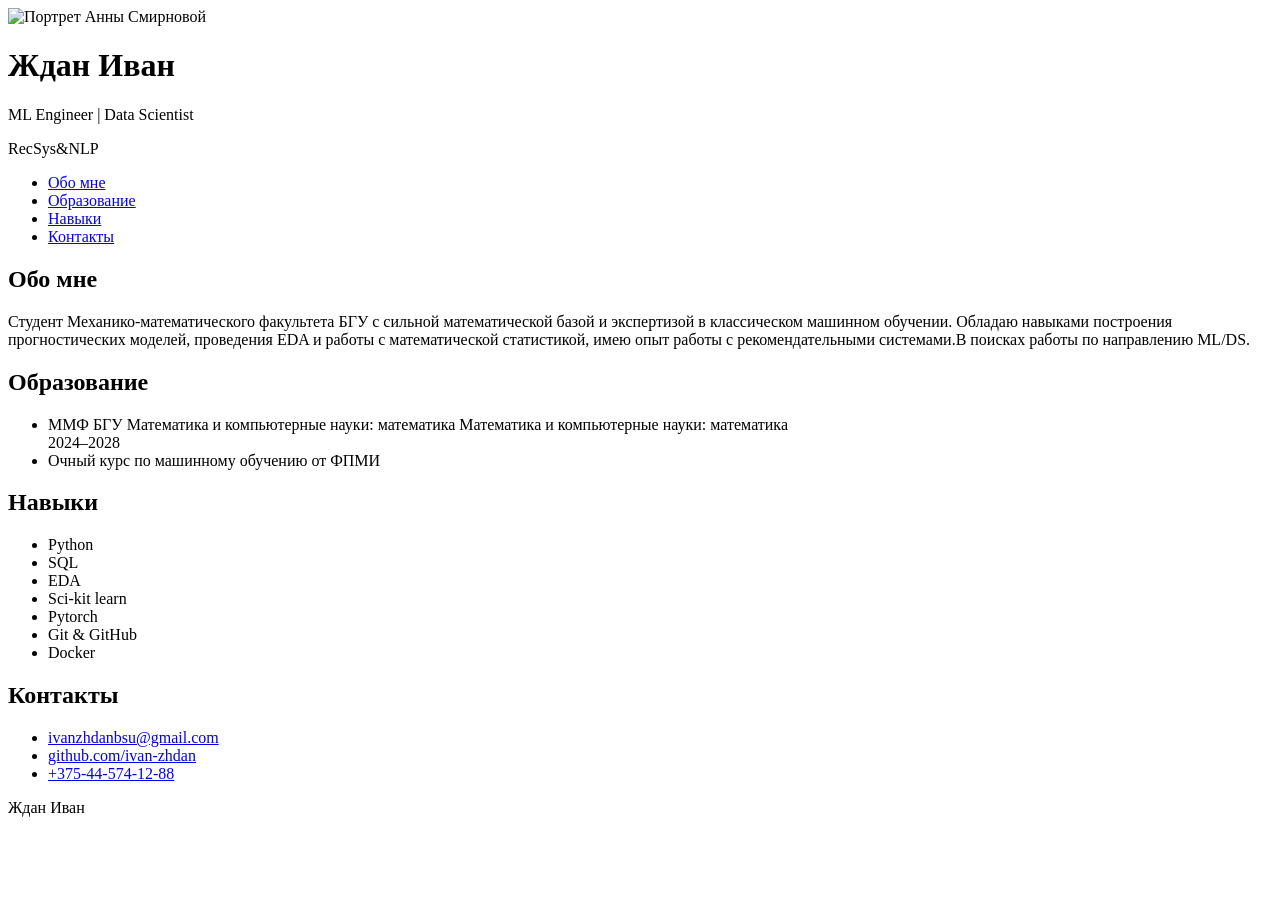
==== task1/index.html @ d9a45dce "Rename lab1.html to index.html" ====
<!DOCTYPE html>
<html lang="ru">
<head>
  <meta charset="UTF-8">
  <meta name="viewport" content="width=device-width, initial-scale=1">
  <title>Ждан Иван | ML Engineer | Data Scientist</title>
  <link rel="preconnect" href="https://fonts.googleapis.com">
  <link rel="preconnect" href="https://fonts.gstatic.com" crossorigin>
  <link href="https://fonts.googleapis.com/css2?family=Fraunces:opsz,wght@9..144,500;9..144,600;9..144,700&family=Inter:wght@400;500;600&display=swap" rel="stylesheet">
  <link rel="stylesheet" href="lab1\styles.css">
</head>
<body>

  <header class="site-header">
    <div class="header-inner">
      <img class="avatar" src="lab1\5278436844997650255.jpg" alt="Портрет Анны Смирновой">
      <div class="header-text">
        <h1>Ждан Иван</h1>
        <p class="role">ML Engineer | Data Scientist</p>
        <p class="tagline">RecSys&NLP</p>
      </div>
    </div>

    <nav class="site-nav" aria-label="Разделы страницы">
      <ul>
        <li><a href="#about">Обо мне</a></li>
        <li><a href="#education">Образование</a></li>
        <li><a href="#skills">Навыки</a></li>
        <li><a href="#contact">Контакты</a></li>
      </ul>
    </nav>
  </header>

  <main>

    <section id="about" class="about">
      <h2>Обо мне</h2>
      <article>
        <p>
          Студент Механико-математического факультета БГУ с сильной математической базой и экспертизой в классическом машинном обучении. Обладаю навыками построения прогностических моделей, проведения EDA и
работы с математической статистикой, имею опыт работы с рекомендательными системами.В поисках работы
по направлению ML/DS.

        </p>
      </article>
    </section>

    <section id="education" class="education">
      <h2>Образование</h2>
      <ul class="edu-list">
        <li class="edu-item">
          <div class="edu-main">
            <span class="edu-place">ММФ БГУ Математика и компьютерные науки: математика</span>
            <span class="edu-degree">Математика и компьютерные науки: математика</span>
          </div>
          <span class="edu-years">2024–2028</span>
        </li>
        <li class="edu-item">
          <div class="edu-main">
            <span class="edu-degree">Очный курс по машинному обучению от ФПМИ</span>
          </div>
        </li>
      </ul>
    </section>

    <section id="skills" class="skills">
      <h2>Навыки</h2>
      <ul class="skill-list">
        <li><span class="skill">Python</span></li>
        <li><span class="skill">SQL</span></li>
        <li><span class="skill">EDA</span></li>
        <li><span class="skill">Sci-kit learn</span></li>
        <li><span class="skill">Pytorch</span></li>
        <li><span class="skill">Git &amp; GitHub</span></li>
        <li><span class="skill">Docker</span></li>
      </ul>
    </section>

  </main>

  <footer id="contact" class="contact">
    <h2>Контакты</h2>
    <ul class="contact-list">
      <li><a href="mailto:ivanzhdanbsu@gmail.com">ivanzhdanbsu@gmail.com</a></li>
      <li><a href="https://github.com/ivan-zhdan" target="_blank" rel="noopener">github.com/ivan-zhdan</a></li>
      <li><a href="tel:+79991234567">+375-44-574-12-88</a></li>
    </ul>
    <p class="copyright">Ждан Иван</p>
  </footer>

</body>
</html>
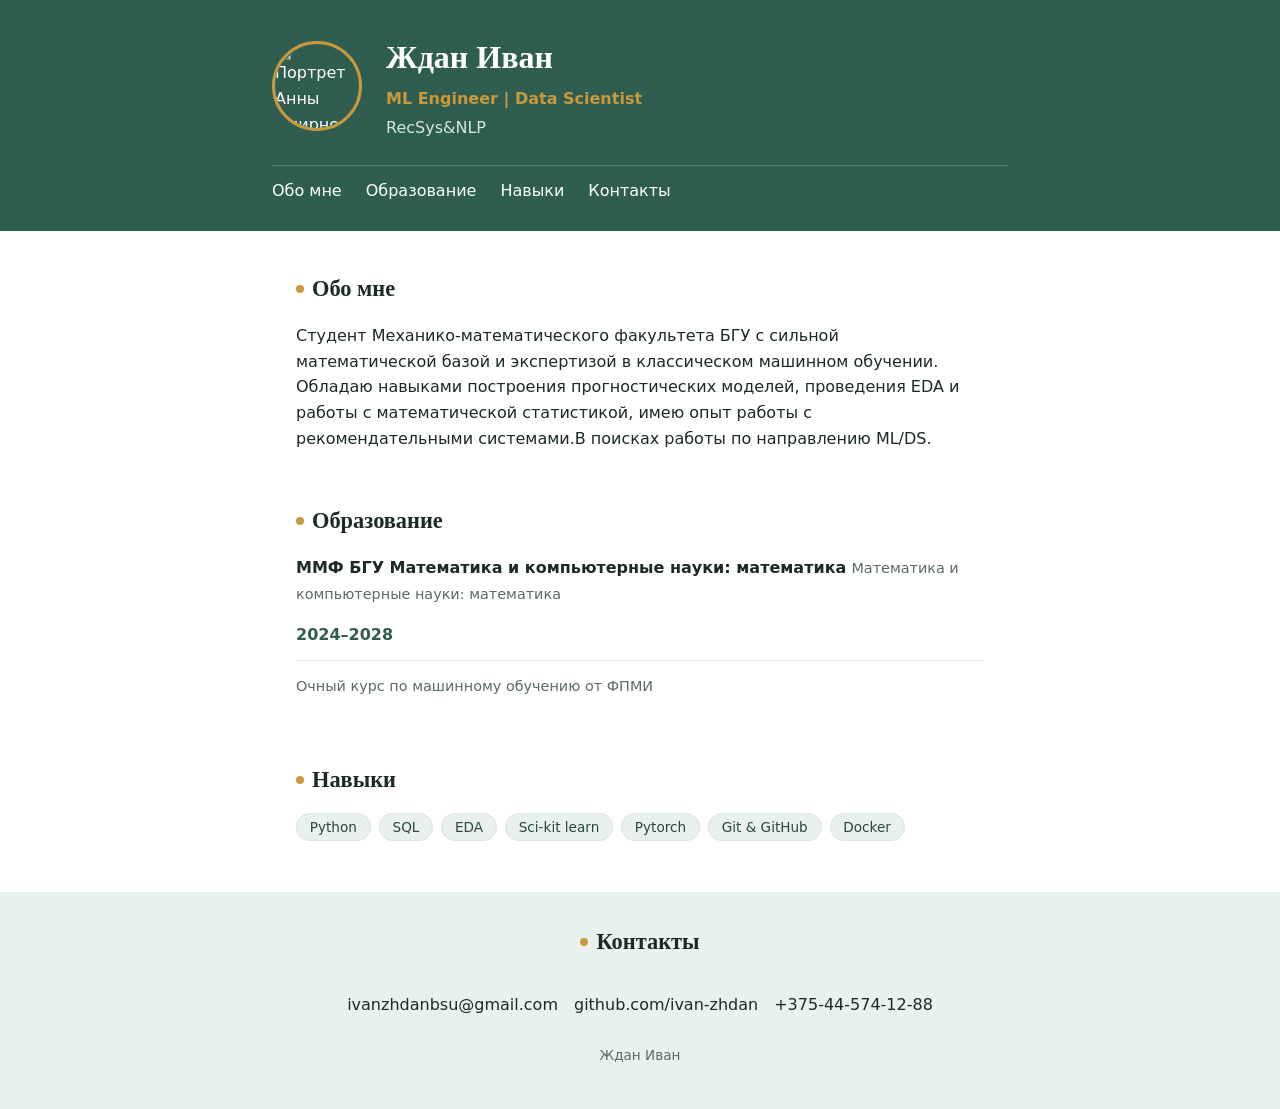
==== commit d1b8add0: "Update index.html" ====
--- a/task1/index.html
+++ b/task1/index.html
@@ -7,7 +7,7 @@
   <link rel="preconnect" href="https://fonts.googleapis.com">
   <link rel="preconnect" href="https://fonts.gstatic.com" crossorigin>
   <link href="https://fonts.googleapis.com/css2?family=Fraunces:opsz,wght@9..144,500;9..144,600;9..144,700&family=Inter:wght@400;500;600&display=swap" rel="stylesheet">
-  <link rel="stylesheet" href="lab1\styles.css">
+  <link rel="stylesheet" href="styles.css">
 </head>
 <body>
 
--- a/task1/styles.css
+++ b/task1/styles.css
@@ -0,0 +1,107 @@
+:root {
+  --ink: #1b2a22;
+  --paper: #ffffff;
+  --teal: #2f5d50;
+  --teal-dark: #24483e;
+  --teal-light: #e9f1ec;
+  --gold: #c99a3d;
+  --muted: #5b6b63;
+  --border: #dfe6e1;
+  --max-w: 46rem;
+}
+
+*, *::before, *::after { box-sizing: border-box; }
+
+body {
+  margin: 0;
+  font-family: "Inter", system-ui, sans-serif;
+  color: var(--ink);
+  background: var(--paper);
+  line-height: 1.6;
+}
+
+h1, h2 {
+  font-family: "Fraunces", Georgia, serif;
+  font-weight: 600;
+  margin: 0;
+}
+
+p, ul { margin: 0 0 0.75em; padding: 0; list-style: none; }
+a { color: inherit; text-decoration: none; }
+
+.header-inner, .site-nav, main {
+  max-width: var(--max-w);
+  margin: 0 auto;
+  width: 100%;
+}
+
+.site-header {
+  background: var(--teal);
+  color: var(--paper);
+  padding: 2rem 1.5rem 1rem;
+}
+
+.header-inner { display: flex; align-items: center; gap: 1.5rem; flex-wrap: wrap; }
+.avatar { width: 90px; height: 90px; border-radius: 50%; border: 3px solid var(--gold); object-fit: cover; }
+.header-text h1 { font-size: 2rem; }
+.role { color: var(--gold); font-weight: 600; margin: 0.2rem 0; }
+.tagline { color: #d7e6df; margin: 0; }
+
+.site-nav { border-top: 1px solid rgba(255,255,255,0.2); margin-top: 1.5rem; padding-top: 0.75rem; }
+.site-nav ul { display: flex; flex-wrap: wrap; gap: 0.5rem 1.5rem; }
+.site-nav a:hover, .contact-list a:hover { color: var(--gold); }
+
+main { padding: 2.5rem 1.5rem; display: flex; flex-direction: column; gap: 2.5rem; }
+
+main h2, .contact h2 {
+  font-size: 1.4rem;
+  margin-bottom: 1rem;
+  display: flex;
+  align-items: center;
+  gap: 0.5rem;
+}
+main h2::before, .contact h2::before {
+  content: "";
+  width: 8px;
+  height: 8px;
+  border-radius: 50%;
+  background: var(--gold);
+}
+
+.about code { background: var(--teal-light); color: var(--teal-dark); padding: 0.1em 0.3em; border-radius: 4px; }
+
+.edu-item {
+  display: flex;
+  justify-content: space-between;
+  gap: 1rem;
+  padding-bottom: 0.75rem;
+  margin-bottom: 0.75rem;
+  border-bottom: 1px solid var(--border);
+  flex-wrap: wrap;
+}
+.edu-item:last-child { border: none; }
+.edu-place { font-weight: 600; }
+.edu-degree { color: var(--muted); font-size: 0.9rem; }
+.edu-years { color: var(--teal); font-weight: 600; }
+
+.skill-list { display: flex; flex-wrap: wrap; gap: 0.5rem; }
+.skill {
+  background: var(--teal-light);
+  color: var(--teal-dark);
+  border: 1px solid var(--border);
+  border-radius: 20px;
+  padding: 0.3rem 0.8rem;
+  font-size: 0.85rem;
+}
+
+.contact {
+  background: var(--teal-light);
+  padding: 2rem 1.5rem;
+  text-align: center;
+  display: flex;
+  flex-direction: column;
+  align-items: center;
+  gap: 1rem;
+}
+.contact-list { display: flex; flex-wrap: wrap; justify-content: center; gap: 1rem; }
+.copyright { color: var(--muted); font-size: 0.85rem; }
